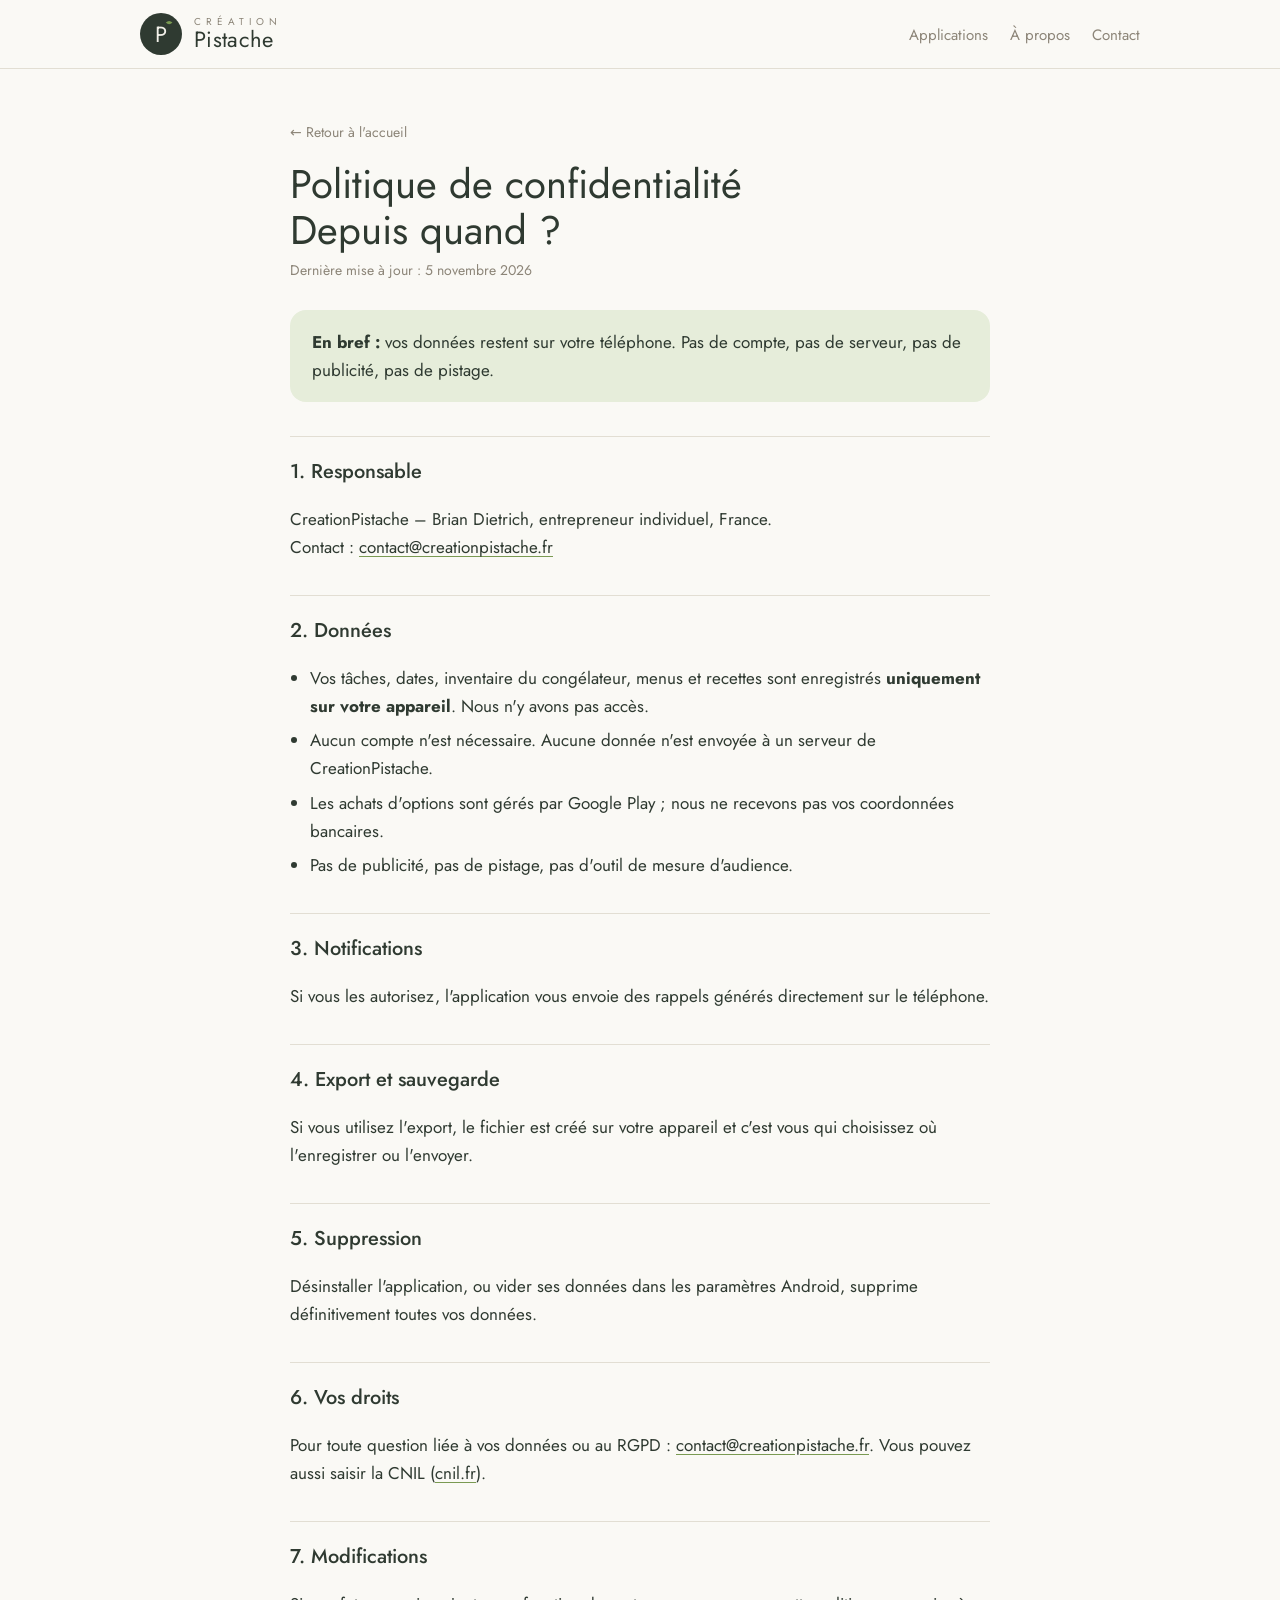
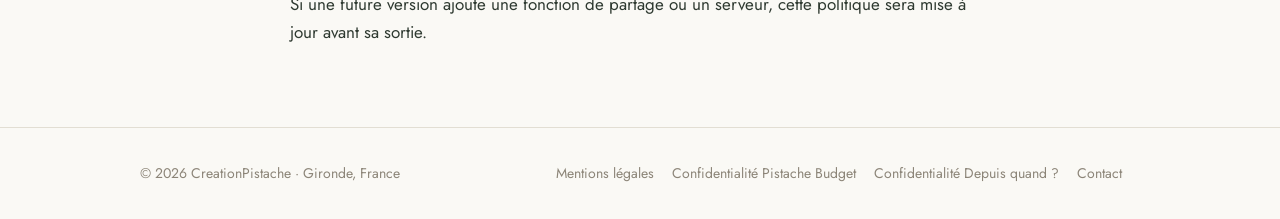
==== confidentialite-depuis-quand.html @ abfc3661 "Nouveau design du site avec logo, politiques de confidentialité et page de suppression de compte Co-" ====
<!doctype html>
<html lang="fr">
<head>
<meta charset="utf-8">
<meta name="viewport" content="width=device-width, initial-scale=1">
<title>Politique de confidentialité – Depuis quand ?</title>
<meta name="description" content="Politique de confidentialité de l'application Android Depuis quand ?, éditée par CreationPistache.">
<link rel="icon" href="favicon.svg" type="image/svg+xml">
<link rel="preconnect" href="https://fonts.googleapis.com">
<link rel="preconnect" href="https://fonts.gstatic.com" crossorigin>
<link href="https://fonts.googleapis.com/css2?family=Jost:wght@400;500&display=swap" rel="stylesheet">
<link rel="stylesheet" href="style.css">
</head>
<body>
<header class="top"><div class="wrap">
  <a class="brand" href="index.html" aria-label="CreationPistache, accueil"><svg viewBox="0 0 88 88" aria-hidden="true"><circle cx="44" cy="44" r="44" fill="#2F3A31"/><text x="44" y="61" text-anchor="middle" font-family="Jost, 'Work Sans', Helvetica, Arial, sans-serif" font-size="46" fill="#F3F1EA">P</text><path d="M54 20 Q61 13 68 20 Q61 27 54 20 Z" fill="#7A9A52"/></svg>
    <span class="brand-txt"><small>Création</small><span>Pistache</span></span></a>
  <nav class="nav"><a href="index.html#applis">Applications</a><a href="index.html#apropos">À propos</a><a href="index.html#contact">Contact</a></nav>
</div></header>
<main class="doc"><a class="retour" href="index.html">← Retour à l'accueil</a>

<h1>Politique de confidentialité<br>Depuis quand ?</h1>
<p class="maj">Dernière mise à jour : 5 novembre 2026</p>
<div class="encadre"><p><strong>En bref :</strong> vos données restent sur votre téléphone. Pas de compte, pas de serveur, pas de publicité, pas de pistage.</p></div>

<h2>1. Responsable</h2>
<p>CreationPistache – Brian Dietrich, entrepreneur individuel, France.<br>Contact : <a href="mailto:contact@creationpistache.fr">contact@creationpistache.fr</a></p>

<h2>2. Données</h2>
<ul>
<li>Vos tâches, dates, inventaire du congélateur, menus et recettes sont enregistrés <strong>uniquement sur votre appareil</strong>. Nous n'y avons pas accès.</li>
<li>Aucun compte n'est nécessaire. Aucune donnée n'est envoyée à un serveur de CreationPistache.</li>
<li>Les achats d'options sont gérés par Google Play ; nous ne recevons pas vos coordonnées bancaires.</li>
<li>Pas de publicité, pas de pistage, pas d'outil de mesure d'audience.</li>
</ul>

<h2>3. Notifications</h2>
<p>Si vous les autorisez, l'application vous envoie des rappels générés directement sur le téléphone.</p>

<h2>4. Export et sauvegarde</h2>
<p>Si vous utilisez l'export, le fichier est créé sur votre appareil et c'est vous qui choisissez où l'enregistrer ou l'envoyer.</p>

<h2>5. Suppression</h2>
<p>Désinstaller l'application, ou vider ses données dans les paramètres Android, supprime définitivement toutes vos données.</p>

<h2>6. Vos droits</h2>
<p>Pour toute question liée à vos données ou au RGPD : <a href="mailto:contact@creationpistache.fr">contact@creationpistache.fr</a>. Vous pouvez aussi saisir la CNIL (<a href="https://www.cnil.fr">cnil.fr</a>).</p>

<h2>7. Modifications</h2>
<p>Si une future version ajoute une fonction de partage ou un serveur, cette politique sera mise à jour avant sa sortie.</p>

</main>
<footer><div class="wrap">
  <span>© 2026 CreationPistache · Gironde, France</span>
  <nav><a href="mentions-legales.html">Mentions légales</a><a href="confidentialite-pistache-budget.html">Confidentialité Pistache Budget</a><a href="confidentialite-depuis-quand.html">Confidentialité Depuis quand ?</a><a href="mailto:contact@creationpistache.fr">Contact</a></nav>
</div></footer>
</body>
</html>
---- style.css ----
:root{--vert-fonce:#2F3A31;--pistache:#7A9A52;--pistache-clair:#E6EDDA;--creme:#FAF9F5;--sable:#F1EEE5;--taupe:#8C8578;--trait:#E2DED3;--blanc:#FFFFFF}
*{box-sizing:border-box}
html{scroll-behavior:smooth}
body{margin:0;font-family:"Jost","Work Sans",system-ui,-apple-system,"Segoe UI",sans-serif;background:var(--creme);color:var(--vert-fonce);line-height:1.65;font-size:17px}
a{color:var(--vert-fonce);text-decoration-color:var(--pistache);text-underline-offset:3px}
a:hover{color:var(--pistache)}
.wrap{max-width:1040px;margin:0 auto;padding:0 20px}
.top{background:var(--creme);border-bottom:1px solid var(--trait);position:sticky;top:0;z-index:10}
.top .wrap{display:flex;align-items:center;justify-content:space-between;height:68px}
.brand{display:flex;align-items:center;gap:12px;text-decoration:none}
.brand svg{width:42px;height:42px;flex:none}
.brand-txt{display:flex;flex-direction:column;line-height:1.05}
.brand-txt small{font-size:10px;letter-spacing:5px;text-transform:uppercase;color:var(--taupe)}
.brand-txt span{font-size:22px;letter-spacing:.3px;color:var(--vert-fonce)}
.nav a{margin-left:22px;text-decoration:none;font-size:15px;color:var(--taupe)}
.nav a:hover{color:var(--vert-fonce)}
@media (max-width:560px){.nav{display:none}}
.hero{padding:72px 20px 64px;text-align:center}
.hero .kicker{display:inline-flex;align-items:center;gap:10px;font-size:12px;letter-spacing:5px;text-transform:uppercase;color:var(--taupe)}
.hero .kicker::before,.hero .kicker::after{content:"";width:34px;height:1px;background:var(--trait)}
.hero h1{font-weight:400;font-size:clamp(34px,6vw,56px);line-height:1.12;margin:18px auto;max-width:760px;letter-spacing:-.5px}
.hero h1 em{font-style:normal;color:var(--pistache)}
.hero p{font-size:19px;color:#55605a;max-width:600px;margin:0 auto}
.amande{display:block;margin:34px auto 0;width:220px;height:20px}
section{padding:56px 0}
.titre{display:flex;align-items:baseline;justify-content:space-between;gap:16px;margin-bottom:26px}
.titre h2{font-weight:400;font-size:30px;margin:0}
.titre small{color:var(--taupe);font-size:13px;letter-spacing:3px;text-transform:uppercase}
.apps{display:grid;gap:22px;grid-template-columns:repeat(auto-fit,minmax(290px,1fr))}
.app{background:var(--blanc);border:1px solid var(--trait);border-radius:20px;padding:28px;display:flex;flex-direction:column}
.app-head{display:flex;align-items:center;gap:16px;margin-bottom:14px}
.icone{width:58px;height:58px;border-radius:16px;display:grid;place-items:center;flex:none}
.icone svg{width:30px;height:30px}
.i-budget{background:var(--vert-fonce)}
.i-quand{background:var(--pistache)}
.app h3{margin:0;font-weight:500;font-size:22px}
.badge{display:inline-block;font-size:12px;letter-spacing:1px;color:var(--pistache);background:var(--pistache-clair);border-radius:99px;padding:2px 10px;margin-top:4px}
.app p{margin:0 0 18px;color:#55605a}
.liens{margin-top:auto;display:flex;flex-wrap:wrap;gap:10px}
.btn{display:inline-block;text-decoration:none;font-size:14px;padding:8px 14px;border-radius:99px;border:1px solid var(--trait);color:var(--vert-fonce);background:var(--creme)}
.btn:hover{border-color:var(--pistache);color:var(--vert-fonce)}
.promesses{background:var(--sable)}
.grid3{display:grid;gap:22px;grid-template-columns:repeat(auto-fit,minmax(220px,1fr))}
.promesse h3{font-weight:500;font-size:19px;margin:12px 0 6px}
.promesse p{margin:0;color:#55605a;font-size:16px}
.pastille{width:44px;height:44px;border-radius:50%;background:var(--blanc);display:grid;place-items:center;border:1px solid var(--trait)}
.pastille svg{width:22px;height:22px}
.duo{display:grid;gap:40px;grid-template-columns:repeat(auto-fit,minmax(280px,1fr))}
.duo h2{font-weight:400;font-size:28px;margin:0 0 12px}
.duo p{color:#55605a;margin:0 0 12px}
.contact{background:var(--vert-fonce);color:#F3F1EA;border-radius:20px;padding:30px}
.contact h2{color:#F3F1EA}
.contact p{color:#d9dccf}
.contact a.mail{display:inline-block;margin-top:6px;color:var(--vert-fonce);background:#F3F1EA;text-decoration:none;padding:10px 18px;border-radius:99px;font-weight:500;word-break:break-all}
.contact a.mail:hover{background:var(--pistache-clair)}
.doc{max-width:740px;margin:0 auto;padding:48px 20px 24px}
.doc .retour{font-size:14px;color:var(--taupe);text-decoration:none}
.doc h1{font-weight:400;font-size:clamp(28px,5vw,40px);line-height:1.15;margin:16px 0 6px}
.doc .maj{color:var(--taupe);font-size:14px;margin:0 0 28px}
.doc h2{font-weight:500;font-size:20px;margin:34px 0 8px;padding-top:18px;border-top:1px solid var(--trait)}
.doc ul{padding-left:20px}
.doc li{margin-bottom:6px}
.encadre{background:var(--pistache-clair);border-radius:16px;padding:18px 22px;margin:18px 0}
.encadre p{margin:0}
footer{border-top:1px solid var(--trait);margin-top:40px;padding:34px 0;color:var(--taupe);font-size:14px}
footer .wrap{display:flex;flex-wrap:wrap;gap:12px 24px;align-items:center;justify-content:space-between}
footer nav a{color:var(--taupe);margin-right:18px;text-decoration:none;display:inline-block}
footer nav a:hover{color:var(--vert-fonce)}
@media (max-width:560px){.titre small{display:none}.hero{padding-top:48px}}
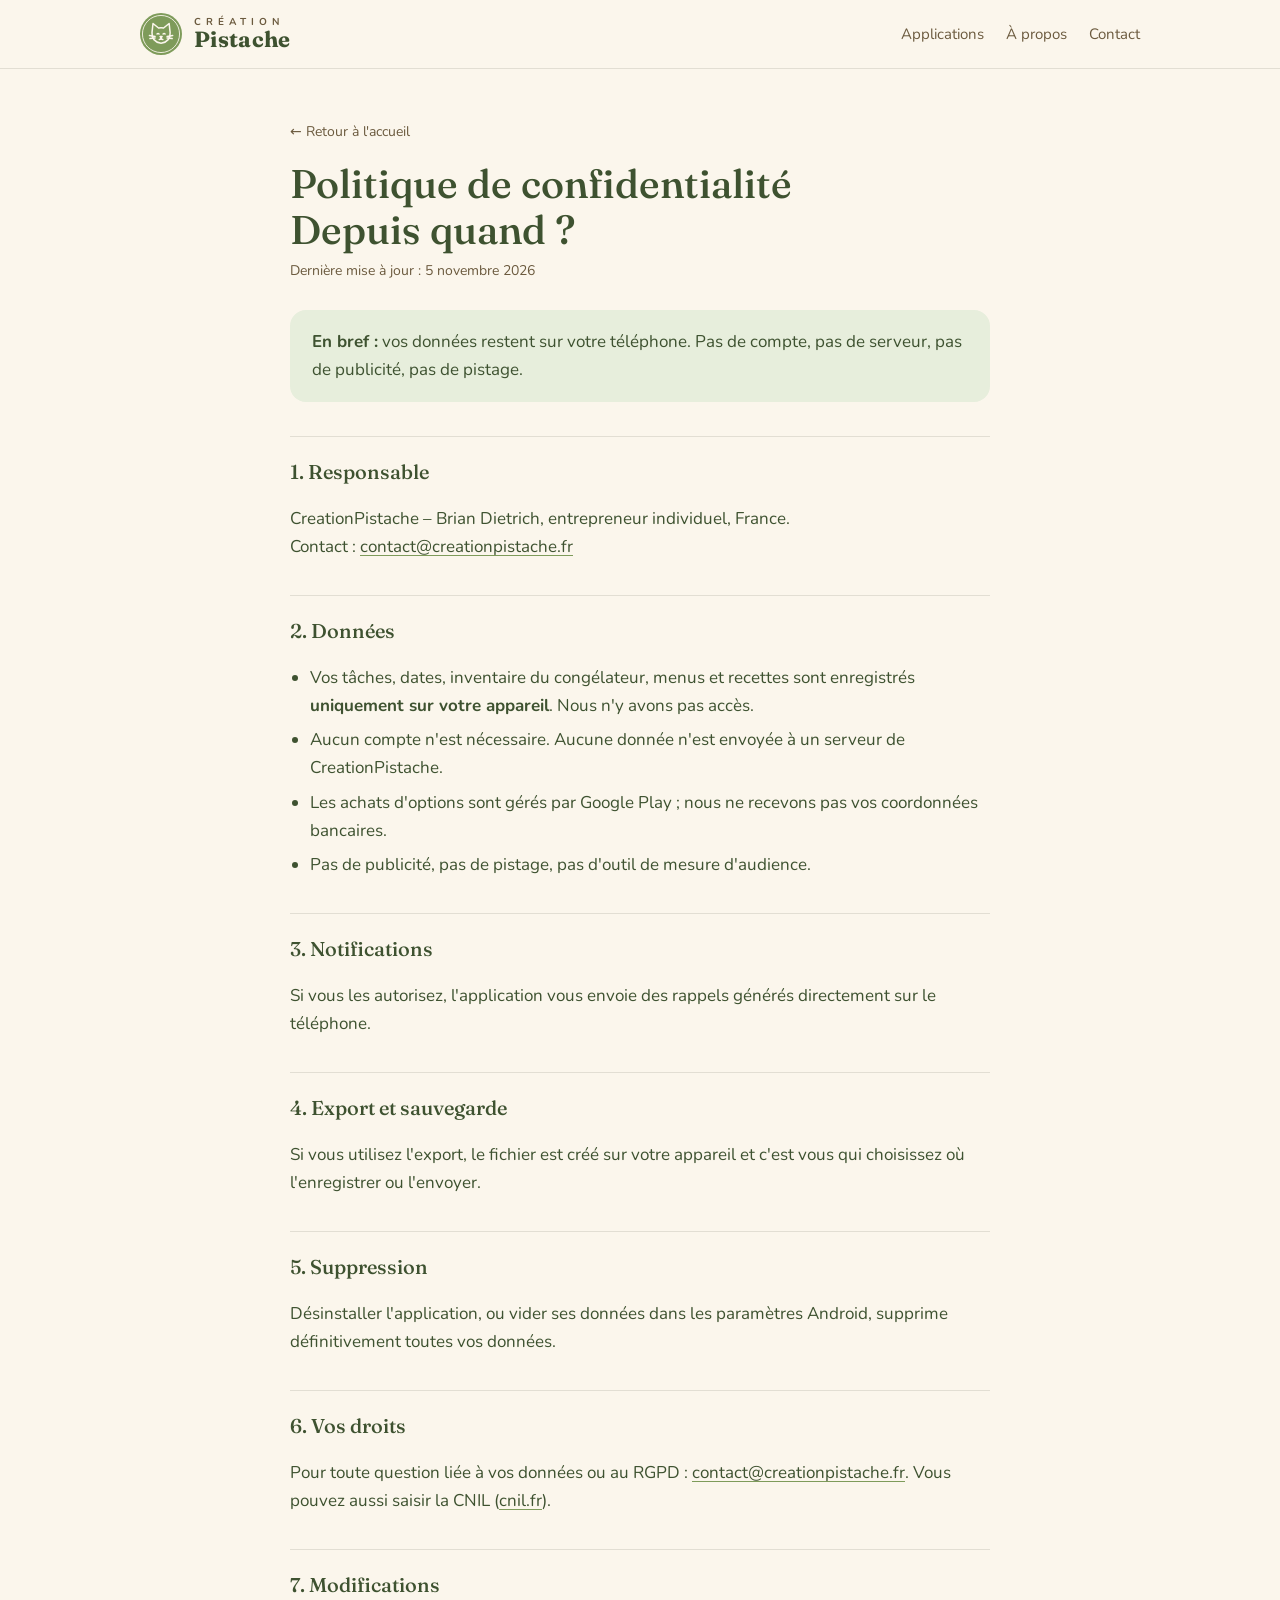
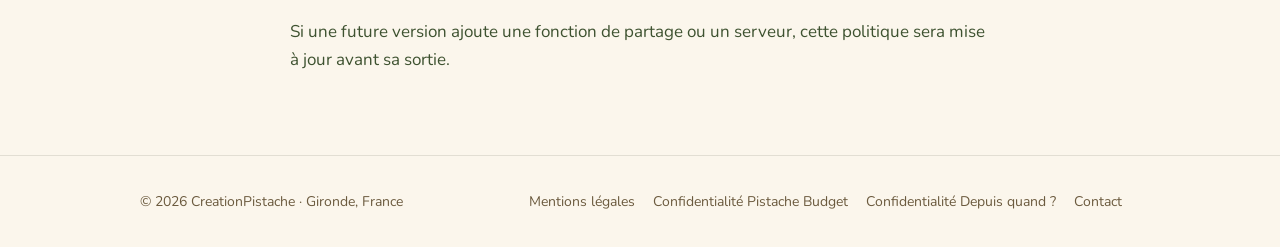
==== commit c9f3078d: "Logo chat Pistache, icônes des applis et typographie de la marque Co-Authored-By: Claude Opus 5.5 <n" ====
--- a/confidentialite-depuis-quand.html
+++ b/confidentialite-depuis-quand.html
@@ -8,12 +8,12 @@
 <link rel="icon" href="favicon.svg" type="image/svg+xml">
 <link rel="preconnect" href="https://fonts.googleapis.com">
 <link rel="preconnect" href="https://fonts.gstatic.com" crossorigin>
-<link href="https://fonts.googleapis.com/css2?family=Jost:wght@400;500&display=swap" rel="stylesheet">
+<link href="https://fonts.googleapis.com/css2?family=Fraunces:opsz,wght@9..144,500;9..144,700&family=Nunito:wght@400;600;700&display=swap" rel="stylesheet">
 <link rel="stylesheet" href="style.css">
 </head>
 <body>
 <header class="top"><div class="wrap">
-  <a class="brand" href="index.html" aria-label="CreationPistache, accueil"><svg viewBox="0 0 88 88" aria-hidden="true"><circle cx="44" cy="44" r="44" fill="#2F3A31"/><text x="44" y="61" text-anchor="middle" font-family="Jost, 'Work Sans', Helvetica, Arial, sans-serif" font-size="46" fill="#F3F1EA">P</text><path d="M54 20 Q61 13 68 20 Q61 27 54 20 Z" fill="#7A9A52"/></svg>
+  <a class="brand" href="index.html" aria-label="CreationPistache, accueil"><svg class="" viewBox="0 0 120 120" aria-hidden="true"><circle cx="60" cy="60" r="60" fill="#7E9B5A"/><circle cx="60" cy="60" r="53" fill="none" stroke="#FBF6EC" stroke-width="2.5"/><g transform="translate(17 17) scale(.72)" fill="none" stroke="#FBF6EC" stroke-width="6" stroke-linecap="round" stroke-linejoin="round"><path d="M24 54 L28 18 L50 36 Q60 33 70 36 L92 18 L96 54 Q98 92 60 96 Q22 92 24 54 Z"/><path d="M44 60 Q48 56 52 60"/><path d="M68 60 Q72 56 76 60"/><path d="M56 70 L64 70 L60 75 Z" fill="#FBF6EC"/><path d="M60 75 Q60 82 53 82"/><path d="M60 75 Q60 82 67 82"/><path d="M14 66 L36 70"/><path d="M16 78 L36 76"/><path d="M106 66 L84 70"/><path d="M104 78 L84 76"/></g></svg>
     <span class="brand-txt"><small>Création</small><span>Pistache</span></span></a>
   <nav class="nav"><a href="index.html#applis">Applications</a><a href="index.html#apropos">À propos</a><a href="index.html#contact">Contact</a></nav>
 </div></header>
--- a/style.css
+++ b/style.css
@@ -1,7 +1,7 @@
-:root{--vert-fonce:#2F3A31;--pistache:#7A9A52;--pistache-clair:#E6EDDA;--creme:#FAF9F5;--sable:#F1EEE5;--taupe:#8C8578;--trait:#E2DED3;--blanc:#FFFFFF}
+:root{--vert-fonce:#3E5230;--pistache:#7E9B5A;--pistache-clair:#E7EEDC;--creme:#FBF6EC;--sable:#F3EBDB;--taupe:#6B5A3E;--brun:#6B5A3E;--trait:#E2DED3;--blanc:#FFFFFF}
 *{box-sizing:border-box}
 html{scroll-behavior:smooth}
-body{margin:0;font-family:"Jost","Work Sans",system-ui,-apple-system,"Segoe UI",sans-serif;background:var(--creme);color:var(--vert-fonce);line-height:1.65;font-size:17px}
+body{margin:0;font-family:"Nunito",system-ui,-apple-system,"Segoe UI",sans-serif;background:var(--creme);color:var(--vert-fonce);line-height:1.65;font-size:17px}
 a{color:var(--vert-fonce);text-decoration-color:var(--pistache);text-underline-offset:3px}
 a:hover{color:var(--pistache)}
 .wrap{max-width:1040px;margin:0 auto;padding:0 20px}
@@ -67,3 +67,11 @@
 footer nav a{color:var(--taupe);margin-right:18px;text-decoration:none;display:inline-block}
 footer nav a:hover{color:var(--vert-fonce)}
 @media (max-width:560px){.titre small{display:none}.hero{padding-top:48px}}
+
+h1,h2,h3,.brand-txt span{font-family:"Fraunces",Georgia,serif}
+.hero h1,.titre h2,.duo h2,.doc h1{font-weight:500}
+.brand-txt small{font-family:"Nunito",sans-serif;font-weight:700;color:var(--brun)}
+.brand-txt span{font-weight:700}
+.hero-logo{display:block;width:120px;height:120px;margin:0 auto 22px}
+img.icone{object-fit:cover;border-radius:16px;box-shadow:0 1px 3px rgba(62,82,48,.15)}
+.contact{background:var(--vert-fonce)}
